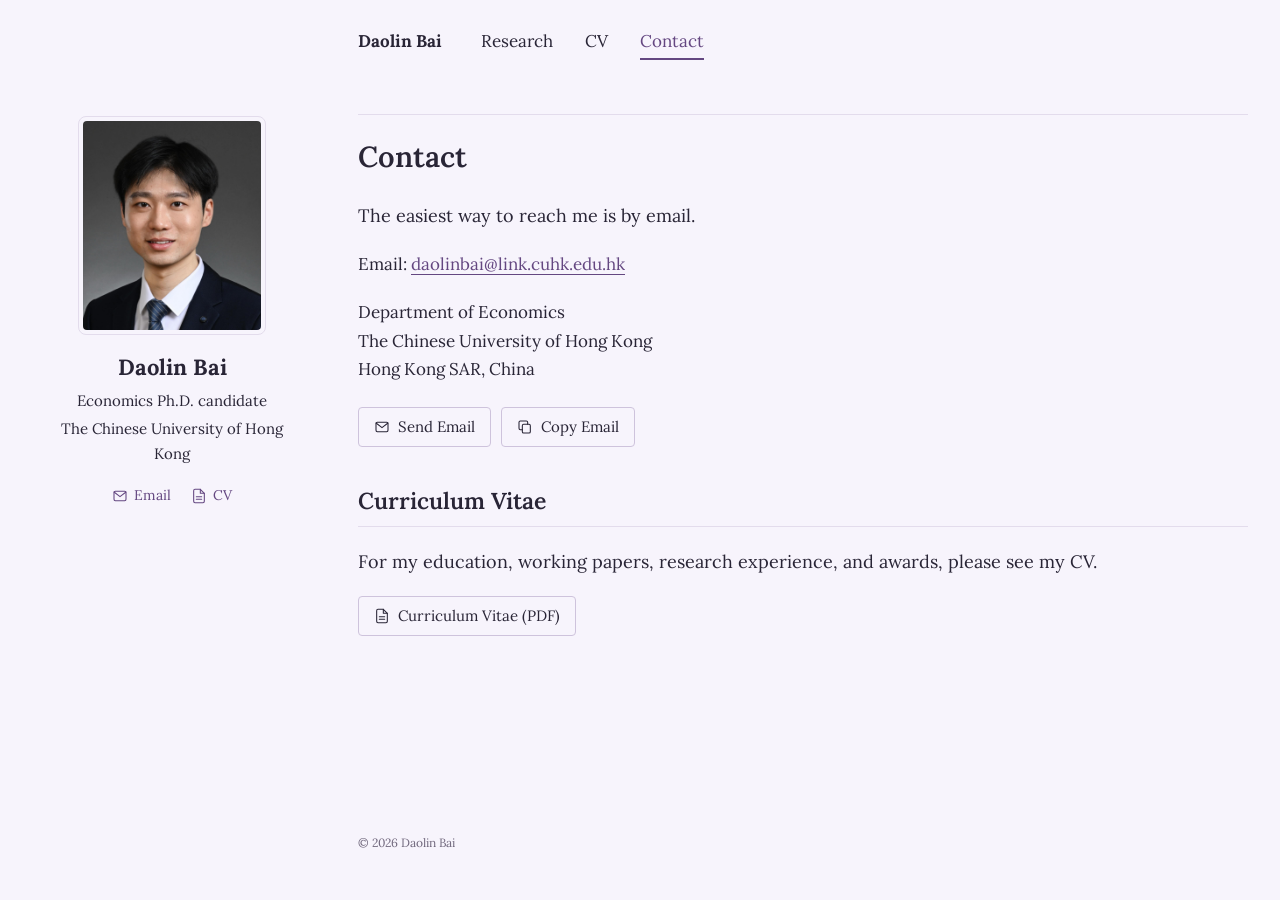
==== contact/index.html @ edc55345 "Publish academic homepage and CV with job market paper preview" ====
<!doctype html>
<html lang="en">
<head>
  <meta charset="utf-8">
  <meta name="viewport" content="width=device-width, initial-scale=1">
  <meta name="theme-color" content="#f7f4fc">
  <meta name="description" content="Daolin Bai, Economics Ph.D. candidate at The Chinese University of Hong Kong. Research in macroeconomics and international macroeconomics. Academic Job Market 2026–2027.">
  <meta name="author" content="Daolin Bai">
  <title>Contact | Daolin Bai</title>
  <link rel="icon" href="../assets/favicon.svg" type="image/svg+xml">
  <link rel="stylesheet" href="../assets/site.css">
  <script src="../assets/site.js" defer></script>
</head>
<body>
  <a class="skip-link" href="#main">Skip to content</a>
  <header class="site-header"><nav class="site-nav" aria-label="Main navigation"><a href="../index.html" class="site-name">Daolin Bai</a><a href="../research/index.html">Research</a><a href="../files/Daolin_Bai_CV.pdf">CV</a><a href="../contact/index.html" aria-current="page">Contact</a></nav></header>
  <div class="page-layout">
    <aside class="profile" aria-label="About Daolin Bai">
      <div class="portrait-frame"><div class="portrait-crop"><img class="portrait" src="../assets/portrait.jpeg" width="2832" height="4248" alt="Portrait of Daolin Bai"></div></div>
      <div class="profile-text">
        <p class="profile-name">Daolin Bai</p>
        <p class="profile-role">Economics Ph.D. candidate</p>
        <p class="profile-affiliation">The Chinese University of Hong Kong</p>
        <div class="profile-links"><a href="mailto:daolinbai@link.cuhk.edu.hk"><svg class="icon" viewBox="0 0 24 24" aria-hidden="true"><rect x="3" y="5" width="18" height="14" rx="2"/><path d="m3 6 9 7 9-7"/></svg> Email</a><a href="../files/Daolin_Bai_CV.pdf"><svg class="icon" viewBox="0 0 24 24" aria-hidden="true"><path d="M14 2H6a2 2 0 0 0-2 2v16a2 2 0 0 0 2 2h12a2 2 0 0 0 2-2V8z"/><path d="M14 2v6h6M8 13h8M8 17h8"/></svg> CV</a></div>
      </div>
    </aside>
    <main class="main-content" id="main"><h1>Contact</h1>
<p>The easiest way to reach me is by email.</p>
<div class="contact-info"><p>Email: <a href="mailto:daolinbai@link.cuhk.edu.hk">daolinbai@link.cuhk.edu.hk</a></p>
    <address>Department of Economics<br>The Chinese University of Hong Kong<br>Hong Kong SAR, China</address></div>
<div class="actions"><a class="button" href="mailto:daolinbai@link.cuhk.edu.hk"><svg class="icon" viewBox="0 0 24 24" aria-hidden="true"><rect x="3" y="5" width="18" height="14" rx="2"/><path d="m3 6 9 7 9-7"/></svg> Send Email</a><button class="button copy-button" type="button" data-copy-email="daolinbai@link.cuhk.edu.hk" hidden><svg class="icon" viewBox="0 0 24 24" aria-hidden="true"><rect x="8" y="8" width="12" height="13" rx="2"/><path d="M16 8V5a2 2 0 0 0-2-2H5a2 2 0 0 0-2 2v9a2 2 0 0 0 2 2h3"/></svg><span data-copy-label>Copy Email</span></button><span id="copy-status" class="visually-hidden" role="status" aria-live="polite"></span></div>
<h2>Curriculum Vitae</h2>
<p>For my education, working papers, research experience, and awards, please see my CV.</p>
<a class="button" href="../files/Daolin_Bai_CV.pdf"><svg class="icon" viewBox="0 0 24 24" aria-hidden="true"><path d="M14 2H6a2 2 0 0 0-2 2v16a2 2 0 0 0 2 2h12a2 2 0 0 0 2-2V8z"/><path d="M14 2v6h6M8 13h8M8 17h8"/></svg> Curriculum Vitae (PDF)</a></main>
  </div>
  <footer class="site-footer"><p>© 2026 Daolin Bai</p></footer>
</body>
</html>
---- assets/site.css ----
/* Academic layout with the user's pale-lavender palette. */
@font-face {
  font-family: Lora;
  src: url('fonts/Lora-Regular.ttf') format('truetype');
  font-style: normal;
  font-weight: 400;
  font-display: swap;
}
@font-face { font-family: Lora; src: url('fonts/Lora-SemiBold.ttf') format('truetype'); font-style: normal; font-weight: 600; font-display: swap; }
@font-face { font-family: Lora; src: url('fonts/Lora-Bold.ttf') format('truetype'); font-style: normal; font-weight: 700; font-display: swap; }
:root {
  --paper: #f7f4fc;
  --ink: #292536;
  --muted: #71687d;
  --accent: #644781;
  --rule: #e3dcec;
  --sidebar: 280px;
  --gutter: 46px;
}
* { box-sizing: border-box; }
html { color-scheme: light; scroll-behavior: smooth; }
body {
  margin: 0;
  background: var(--paper);
  color: var(--ink);
  font-family: Lora, Georgia, 'Times New Roman', serif;
  font-size: 18px;
  line-height: 1.65;
  -webkit-text-size-adjust: 100%;
}
a { color: var(--accent); text-underline-offset: 4px; }
a:hover { color: #49356e; }
a, button, summary { -webkit-tap-highlight-color: transparent; }
:focus-visible { outline: 2px solid var(--accent); outline-offset: 5px; }
button { font: inherit; }
.skip-link { position: fixed; top: -80px; left: 20px; z-index: 10; padding: 8px 16px; background: white; }
.skip-link:focus { top: 8px; }
.site-header, .page-layout, .site-footer {
  width: min(1320px, calc(100% - 64px));
  margin-inline: auto;
}
.site-header { padding: 24px 0 22px calc(var(--sidebar) + var(--gutter)); }
.site-nav { display: flex; align-items: center; flex-wrap: wrap; gap: 12px 32px; }
.site-nav a { color: var(--ink); font-size: 17px; text-decoration: none; border-bottom: 2px solid transparent; padding: 3px 0; }
.site-nav .site-name { font-weight: 700; margin-right: 7px; }
.site-nav a:hover, .site-nav a[aria-current='page'] { color: var(--accent); border-color: var(--accent); }
.page-layout { display: grid; grid-template-columns: var(--sidebar) minmax(0, 1fr); gap: var(--gutter); align-items: start; padding-top: 32px; min-height: calc(100vh - 175px); }
.profile { text-align: center; position: sticky; top: 35px; padding-top: 2px; }
.portrait-frame { width: 188px; aspect-ratio: 6 / 7; margin: 0 auto 18px; padding: 4px; border: 1px solid var(--rule); border-radius: 8px; }
.portrait-crop { position: relative; width: 100%; height: 100%; overflow: hidden; border-radius: 4px; }
/* Frame the original photograph around the head and shoulders. */
.portrait { display: block; position: absolute; width: 174%; max-width: none; height: auto; left: 50%; top: -23%; transform: translateX(-50%); }
.profile-name { margin: 0 0 6px; font-size: 22px; line-height: 1.35; font-weight: 700; }
.profile-role, .profile-affiliation { margin: 0; font-size: 15px; line-height: 1.65; }
.profile-affiliation { max-width: 260px; margin: 3px auto 0; }
.profile-links { display: flex; justify-content: center; gap: 20px; margin-top: 18px; font-size: 14px; }
.profile-links a { display: inline-flex; align-items: center; gap: 6px; text-decoration: none; }
.icon { display: inline-block; width: 16px; height: 16px; flex: none; vertical-align: -2px; fill: none; stroke: currentColor; stroke-width: 1.6; stroke-linecap: round; stroke-linejoin: round; }
.main-content { min-width: 0; border-top: 1px solid var(--rule); padding: 23px 0 50px; }
h1 { margin: 0 0 25px; font-size: 29px; line-height: 1.3; font-weight: 600; }
h2 { font-size: 23px; line-height: 1.4; margin: 38px 0 20px; padding-bottom: 9px; border-bottom: 1px solid var(--rule); font-weight: 600; }
p { margin: 0 0 20px; }
.job-market { color: var(--accent); font-weight: 600; }
.actions { display: flex; flex-wrap: wrap; gap: 10px; margin: 24px 0 28px; }
.button { display: inline-flex; align-items: center; justify-content: center; gap: 8px; padding: 7px 15px; border: 1px solid #cec3dc; border-radius: 4px; background: transparent; color: var(--ink); font-size: 15px; line-height: 1.6; text-decoration: none; cursor: pointer; }
.button:hover { color: var(--accent); border-color: var(--accent); background: #efe7f7; }
.copy-button[hidden] { display: none; }
.visually-hidden { position: absolute; width: 1px; height: 1px; padding: 0; margin: -1px; overflow: hidden; clip: rect(0, 0, 0, 0); white-space: nowrap; border: 0; }
.fields { margin: 24px 0 26px; }
.fields p { margin-bottom: 7px; }
.contact-info { font-size: 17px; }
.contact-info address { font-style: normal; }
.contact-info a { overflow-wrap: anywhere; }
.paper { margin: 0 0 32px; scroll-margin-top: 24px; }
.paper + .paper { border-top: 1px solid var(--rule); padding-top: 28px; }
.paper-title { font-size: 19px; font-weight: 600; line-height: 1.6; margin: 0 0 7px; }
.paper-title a { text-decoration: none; }
.paper-title a:hover { text-decoration: underline; }
.paper-authors { font-size: 16px; margin: 0 0 6px; }
.paper-meta { color: var(--muted); font-size: 14px; margin: 0 0 10px; }
.paper-summary { font-size: 16px; line-height: 1.7; margin-top: 10px; }
.paper-tools { display: flex; align-items: center; gap: 20px; margin: 11px 0; font-size: 15px; }
.paper-tools a { display: inline-flex; gap: 6px; align-items: center; }
.abstract { margin-top: 9px; }
.abstract summary { width: fit-content; color: var(--accent); font-size: 15px; cursor: pointer; padding: 3px 0; }
.abstract[open] summary { margin-bottom: 11px; }
.abstract p { font-size: 16px; line-height: 1.8; margin: 0; padding-left: 17px; border-left: 2px solid var(--rule); }
.site-footer { padding: 26px 0 30px calc(var(--sidebar) + var(--gutter)); font-size: 12px; color: var(--muted); }
.site-footer p { margin: 0; }
@media (max-width: 1080px) {
  :root { --sidebar: 230px; --gutter: 32px; }
  .site-header, .page-layout, .site-footer { width: calc(100% - 48px); }
  .site-nav { gap: 10px 24px; }
  .profile-affiliation { font-size: 14px; }
}
@media (max-width: 760px) {
  body { font-size: 17px; }
  .site-header, .page-layout, .site-footer { width: calc(100% - 36px); }
  .site-header { padding: 17px 0; border-bottom: 1px solid var(--rule); }
  .site-nav { justify-content: space-between; gap: 8px 16px; }
  .site-nav a { font-size: 14px; }
  .site-nav .site-name { margin-right: auto; }
  .page-layout { grid-template-columns: minmax(0, 1fr); gap: 27px; padding-top: 27px; }
  .profile { display: grid; grid-template-columns: 112px minmax(0, 1fr); gap: 20px; align-items: center; position: static; text-align: left; }
  .portrait-frame { width: 112px; margin: 0; }
  .profile-name { font-size: 21px; margin-bottom: 6px; }
  .profile-role, .profile-affiliation { font-size: 13px; }
  .profile-affiliation { margin: 4px 0 0; }
  .profile-links { justify-content: flex-start; margin-top: 12px; gap: 17px; font-size: 13px; }
  .main-content { padding-top: 24px; padding-bottom: 10px; }
  h1 { font-size: 26px; margin-bottom: 20px; }
  h2 { font-size: 21px; margin-top: 31px; }
  .actions { gap: 8px; margin-block: 21px 25px; }
  .button { font-size: 13px; padding: 7px 11px; }
  .paper-title { font-size: 18px; }
  .site-footer { padding: 26px 0; }
}
@media (prefers-reduced-motion: reduce) { html { scroll-behavior: auto; } }
@media print {
  body { background: white; color: black; font-size: 11pt; }
  .site-header, .profile, .site-footer, .actions, .skip-link { display: none; }
  .page-layout { display: block; width: 100%; padding: 0; }
  .main-content { border: 0; }
  .paper { break-inside: avoid; }
}
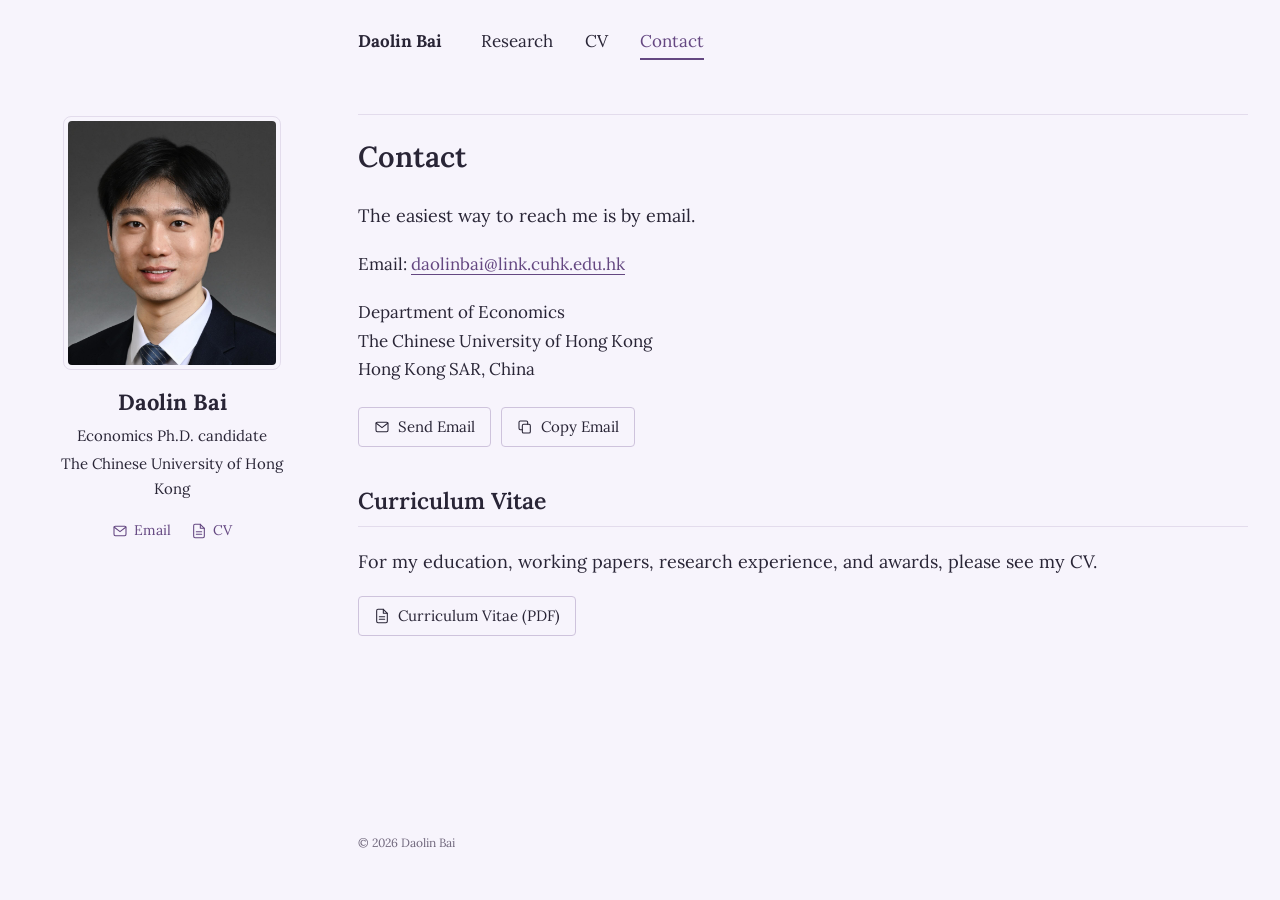
==== commit 31491e21: "Use a balanced portrait size and refresh stylesheet caching" ====
--- a/contact/index.html
+++ b/contact/index.html
@@ -8,7 +8,7 @@
   <meta name="author" content="Daolin Bai">
   <title>Contact | Daolin Bai</title>
   <link rel="icon" href="../assets/favicon.svg" type="image/svg+xml">
-  <link rel="stylesheet" href="../assets/site.css">
+  <link rel="stylesheet" href="../assets/site.css?v=20261010-portrait-218">
   <script src="../assets/site.js" defer></script>
 </head>
 <body>
--- a/assets/site.css
+++ b/assets/site.css
@@ -46,10 +46,10 @@
 .site-nav a:hover, .site-nav a[aria-current='page'] { color: var(--accent); border-color: var(--accent); }
 .page-layout { display: grid; grid-template-columns: var(--sidebar) minmax(0, 1fr); gap: var(--gutter); align-items: start; padding-top: 32px; min-height: calc(100vh - 175px); }
 .profile { text-align: center; position: sticky; top: 35px; padding-top: 2px; }
-.portrait-frame { width: 188px; aspect-ratio: 6 / 7; margin: 0 auto 18px; padding: 4px; border: 1px solid var(--rule); border-radius: 8px; }
+.portrait-frame { width: 218px; max-width: 100%; aspect-ratio: 6 / 7; margin: 0 auto 18px; padding: 4px; border: 1px solid var(--rule); border-radius: 8px; }
 .portrait-crop { position: relative; width: 100%; height: 100%; overflow: hidden; border-radius: 4px; }
 /* Frame the original photograph around the head and shoulders. */
-.portrait { display: block; position: absolute; width: 174%; max-width: none; height: auto; left: 50%; top: -23%; transform: translateX(-50%); }
+.portrait { display: block; position: absolute; width: 188%; max-width: none; height: auto; left: 50%; top: -26%; transform: translateX(-50%); }
 .profile-name { margin: 0 0 6px; font-size: 22px; line-height: 1.35; font-weight: 700; }
 .profile-role, .profile-affiliation { margin: 0; font-size: 15px; line-height: 1.65; }
 .profile-affiliation { max-width: 260px; margin: 3px auto 0; }
@@ -101,8 +101,8 @@
   .site-nav a { font-size: 14px; }
   .site-nav .site-name { margin-right: auto; }
   .page-layout { grid-template-columns: minmax(0, 1fr); gap: 27px; padding-top: 27px; }
-  .profile { display: grid; grid-template-columns: 112px minmax(0, 1fr); gap: 20px; align-items: center; position: static; text-align: left; }
-  .portrait-frame { width: 112px; margin: 0; }
+  .profile { display: grid; grid-template-columns: 126px minmax(0, 1fr); gap: 20px; align-items: center; position: static; text-align: left; }
+  .portrait-frame { width: 126px; margin: 0; }
   .profile-name { font-size: 21px; margin-bottom: 6px; }
   .profile-role, .profile-affiliation { font-size: 13px; }
   .profile-affiliation { margin: 4px 0 0; }
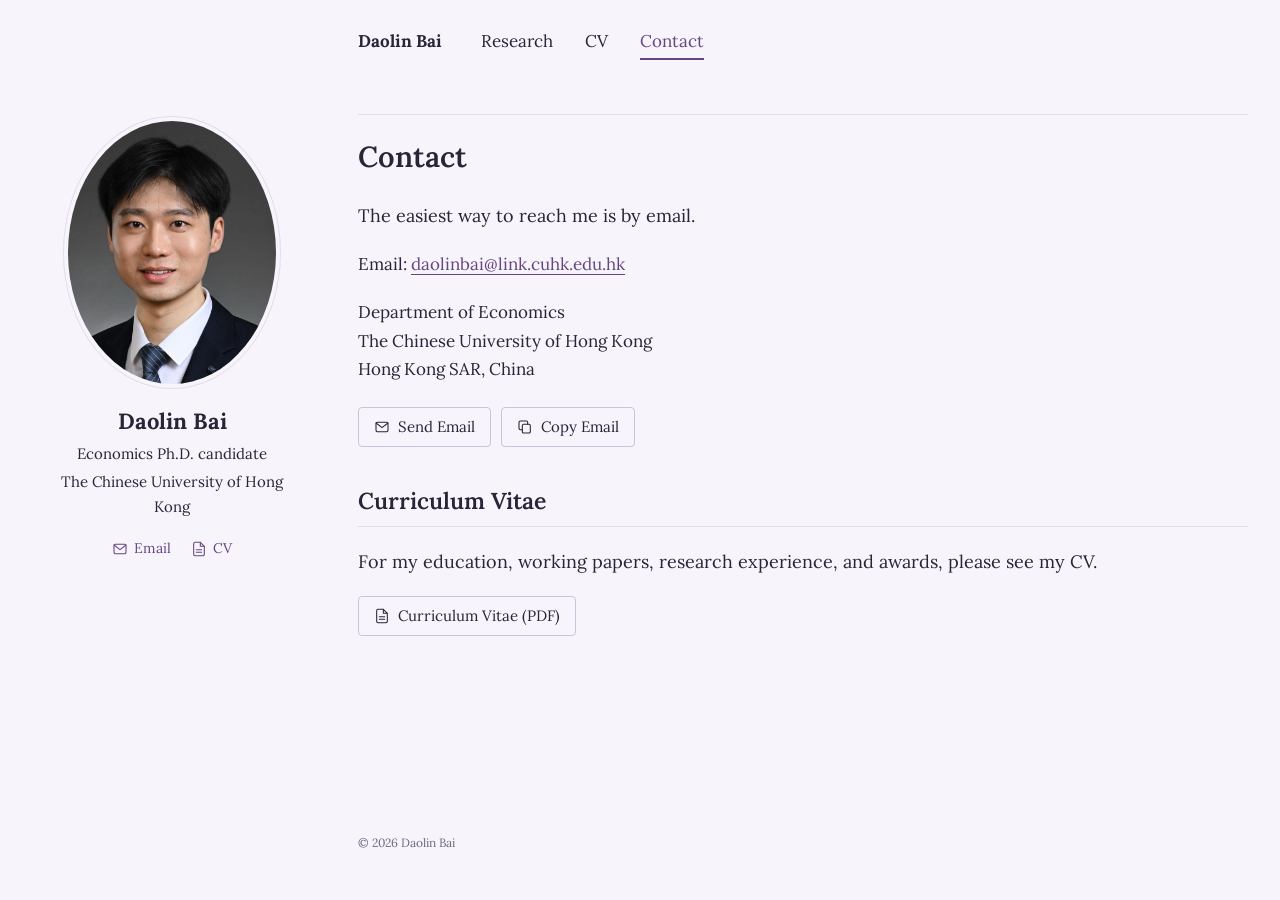
==== commit 4613c94c: "Use a refined oval portrait frame" ====
--- a/contact/index.html
+++ b/contact/index.html
@@ -8,7 +8,7 @@
   <meta name="author" content="Daolin Bai">
   <title>Contact | Daolin Bai</title>
   <link rel="icon" href="../assets/favicon.svg" type="image/svg+xml">
-  <link rel="stylesheet" href="../assets/site.css?v=20261010-portrait-218">
+  <link rel="stylesheet" href="../assets/site.css?v=20261112-oval">
   <script src="../assets/site.js" defer></script>
 </head>
 <body>
--- a/assets/site.css
+++ b/assets/site.css
@@ -46,10 +46,10 @@
 .site-nav a:hover, .site-nav a[aria-current='page'] { color: var(--accent); border-color: var(--accent); }
 .page-layout { display: grid; grid-template-columns: var(--sidebar) minmax(0, 1fr); gap: var(--gutter); align-items: start; padding-top: 32px; min-height: calc(100vh - 175px); }
 .profile { text-align: center; position: sticky; top: 35px; padding-top: 2px; }
-.portrait-frame { width: 218px; max-width: 100%; aspect-ratio: 6 / 7; margin: 0 auto 18px; padding: 4px; border: 1px solid var(--rule); border-radius: 8px; }
-.portrait-crop { position: relative; width: 100%; height: 100%; overflow: hidden; border-radius: 4px; }
+.portrait-frame { width: 218px; max-width: 100%; aspect-ratio: 4 / 5; margin: 0 auto 18px; padding: 4px; border: 1px solid var(--rule); border-radius: 50%; }
+.portrait-crop { position: relative; width: 100%; height: 100%; overflow: hidden; border-radius: 50%; }
 /* Frame the original photograph around the head and shoulders. */
-.portrait { display: block; position: absolute; width: 188%; max-width: none; height: auto; left: 50%; top: -26%; transform: translateX(-50%); }
+.portrait { display: block; position: absolute; width: 188%; max-width: none; height: auto; left: 50%; top: -24%; transform: translateX(-50%); }
 .profile-name { margin: 0 0 6px; font-size: 22px; line-height: 1.35; font-weight: 700; }
 .profile-role, .profile-affiliation { margin: 0; font-size: 15px; line-height: 1.65; }
 .profile-affiliation { max-width: 260px; margin: 3px auto 0; }
@@ -78,6 +78,7 @@
 .paper-title a:hover { text-decoration: underline; }
 .paper-authors { font-size: 16px; margin: 0 0 6px; }
 .paper-meta { color: var(--muted); font-size: 14px; margin: 0 0 10px; }
+.paper-presentation { color: var(--accent); font-size: 14px; line-height: 1.65; margin: 0 0 12px; }
 .paper-summary { font-size: 16px; line-height: 1.7; margin-top: 10px; }
 .paper-tools { display: flex; align-items: center; gap: 20px; margin: 11px 0; font-size: 15px; }
 .paper-tools a { display: inline-flex; gap: 6px; align-items: center; }
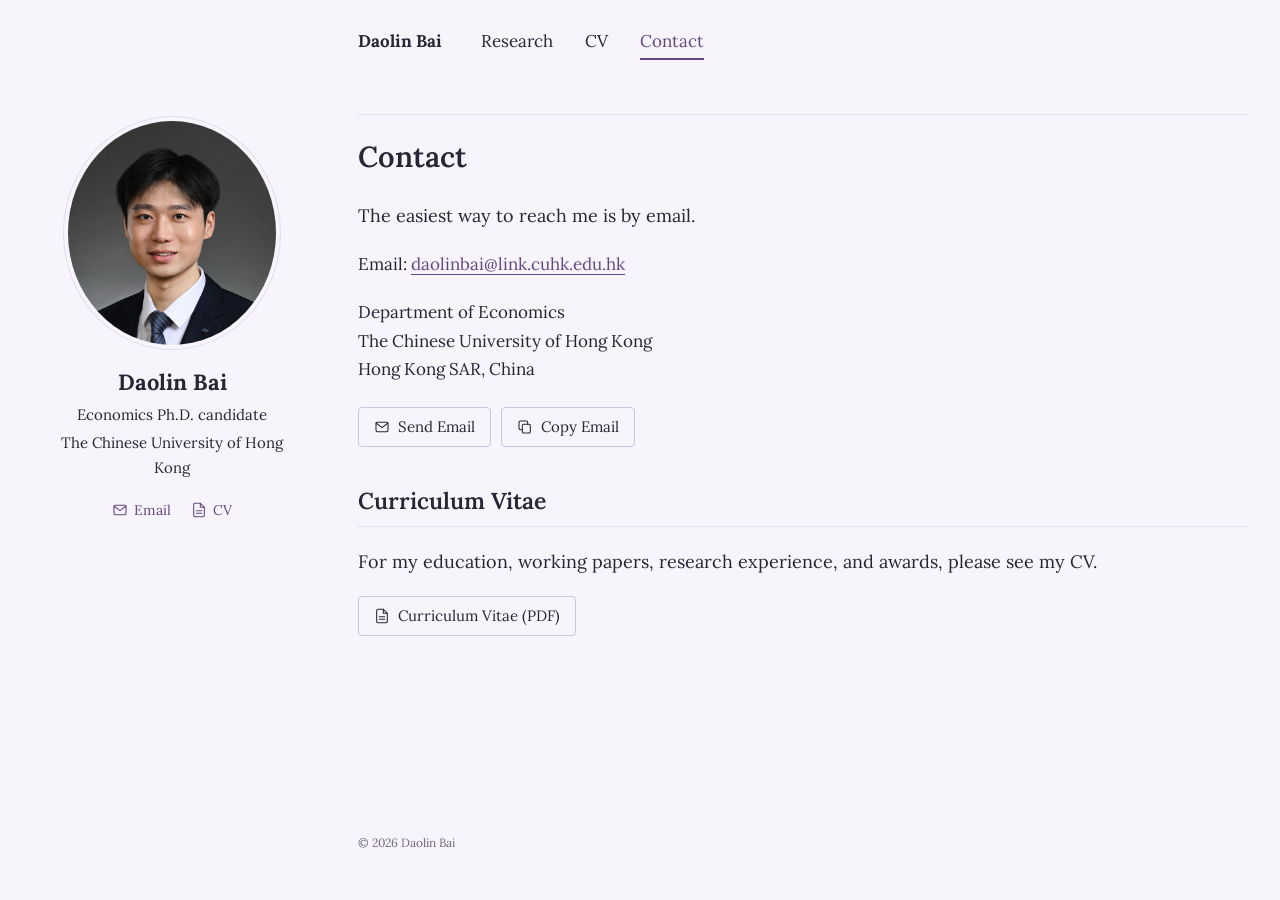
==== commit e39c73ca: "Match homepage portrait to supplied crop and proportions" ====
--- a/contact/index.html
+++ b/contact/index.html
@@ -8,7 +8,7 @@
   <meta name="author" content="Daolin Bai">
   <title>Contact | Daolin Bai</title>
   <link rel="icon" href="../assets/favicon.svg" type="image/svg+xml">
-  <link rel="stylesheet" href="../assets/site.css?v=20261112-oval">
+  <link rel="stylesheet" href="../assets/site.css?v=20261117-crop">
   <script src="../assets/site.js" defer></script>
 </head>
 <body>
@@ -16,7 +16,7 @@
   <header class="site-header"><nav class="site-nav" aria-label="Main navigation"><a href="../index.html" class="site-name">Daolin Bai</a><a href="../research/index.html">Research</a><a href="../files/Daolin_Bai_CV.pdf">CV</a><a href="../contact/index.html" aria-current="page">Contact</a></nav></header>
   <div class="page-layout">
     <aside class="profile" aria-label="About Daolin Bai">
-      <div class="portrait-frame"><div class="portrait-crop"><img class="portrait" src="../assets/portrait.jpeg" width="2832" height="4248" alt="Portrait of Daolin Bai"></div></div>
+      <div class="portrait-frame"><div class="portrait-crop"><img class="portrait" src="../assets/portrait.png?v=20261117" width="642" height="688" alt="Portrait of Daolin Bai"></div></div>
       <div class="profile-text">
         <p class="profile-name">Daolin Bai</p>
         <p class="profile-role">Economics Ph.D. candidate</p>
--- a/assets/site.css
+++ b/assets/site.css
@@ -46,10 +46,10 @@
 .site-nav a:hover, .site-nav a[aria-current='page'] { color: var(--accent); border-color: var(--accent); }
 .page-layout { display: grid; grid-template-columns: var(--sidebar) minmax(0, 1fr); gap: var(--gutter); align-items: start; padding-top: 32px; min-height: calc(100vh - 175px); }
 .profile { text-align: center; position: sticky; top: 35px; padding-top: 2px; }
-.portrait-frame { width: 218px; max-width: 100%; aspect-ratio: 4 / 5; margin: 0 auto 18px; padding: 4px; border: 1px solid var(--rule); border-radius: 50%; }
+.portrait-frame { width: 218px; max-width: 100%; aspect-ratio: 642 / 688; margin: 0 auto 18px; padding: 4px; border: 1px solid var(--rule); border-radius: 50%; }
 .portrait-crop { position: relative; width: 100%; height: 100%; overflow: hidden; border-radius: 50%; }
 /* Frame the original photograph around the head and shoulders. */
-.portrait { display: block; position: absolute; width: 188%; max-width: none; height: auto; left: 50%; top: -24%; transform: translateX(-50%); }
+.portrait { display: block; width: 100%; height: 100%; object-fit: cover; object-position: center; }
 .profile-name { margin: 0 0 6px; font-size: 22px; line-height: 1.35; font-weight: 700; }
 .profile-role, .profile-affiliation { margin: 0; font-size: 15px; line-height: 1.65; }
 .profile-affiliation { max-width: 260px; margin: 3px auto 0; }
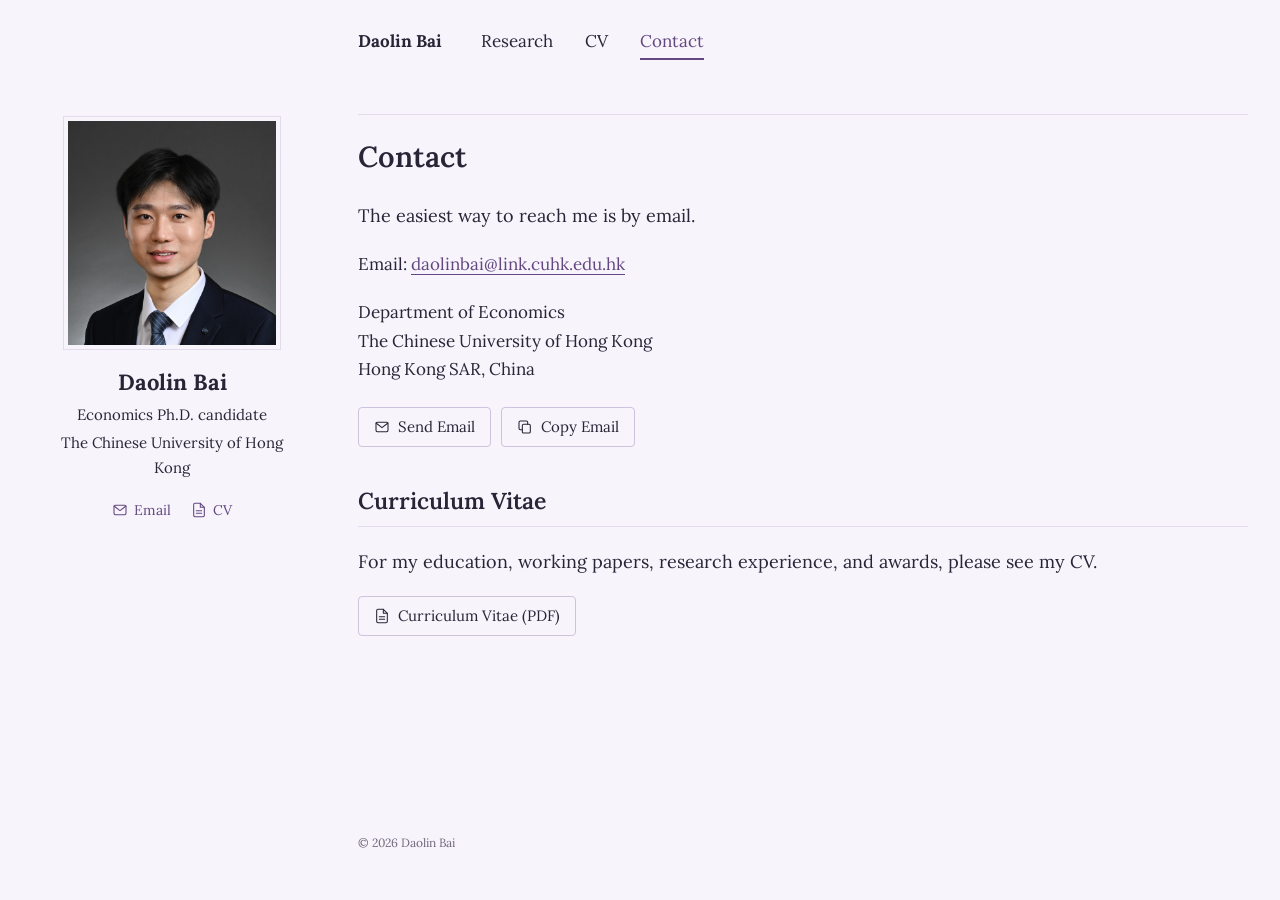
==== commit 7ffd469d: "Use rectangular portrait frame with existing crop" ====
--- a/contact/index.html
+++ b/contact/index.html
@@ -8,7 +8,7 @@
   <meta name="author" content="Daolin Bai">
   <title>Contact | Daolin Bai</title>
   <link rel="icon" href="../assets/favicon.svg" type="image/svg+xml">
-  <link rel="stylesheet" href="../assets/site.css?v=20261117-crop">
+  <link rel="stylesheet" href="../assets/site.css?v=20261117-rect">
   <script src="../assets/site.js" defer></script>
 </head>
 <body>
--- a/assets/site.css
+++ b/assets/site.css
@@ -46,8 +46,8 @@
 .site-nav a:hover, .site-nav a[aria-current='page'] { color: var(--accent); border-color: var(--accent); }
 .page-layout { display: grid; grid-template-columns: var(--sidebar) minmax(0, 1fr); gap: var(--gutter); align-items: start; padding-top: 32px; min-height: calc(100vh - 175px); }
 .profile { text-align: center; position: sticky; top: 35px; padding-top: 2px; }
-.portrait-frame { width: 218px; max-width: 100%; aspect-ratio: 642 / 688; margin: 0 auto 18px; padding: 4px; border: 1px solid var(--rule); border-radius: 50%; }
-.portrait-crop { position: relative; width: 100%; height: 100%; overflow: hidden; border-radius: 50%; }
+.portrait-frame { width: 218px; max-width: 100%; aspect-ratio: 642 / 688; margin: 0 auto 18px; padding: 4px; border: 1px solid var(--rule); border-radius: 0; }
+.portrait-crop { position: relative; width: 100%; height: 100%; overflow: hidden; border-radius: 0; }
 /* Frame the original photograph around the head and shoulders. */
 .portrait { display: block; width: 100%; height: 100%; object-fit: cover; object-position: center; }
 .profile-name { margin: 0 0 6px; font-size: 22px; line-height: 1.35; font-weight: 700; }
